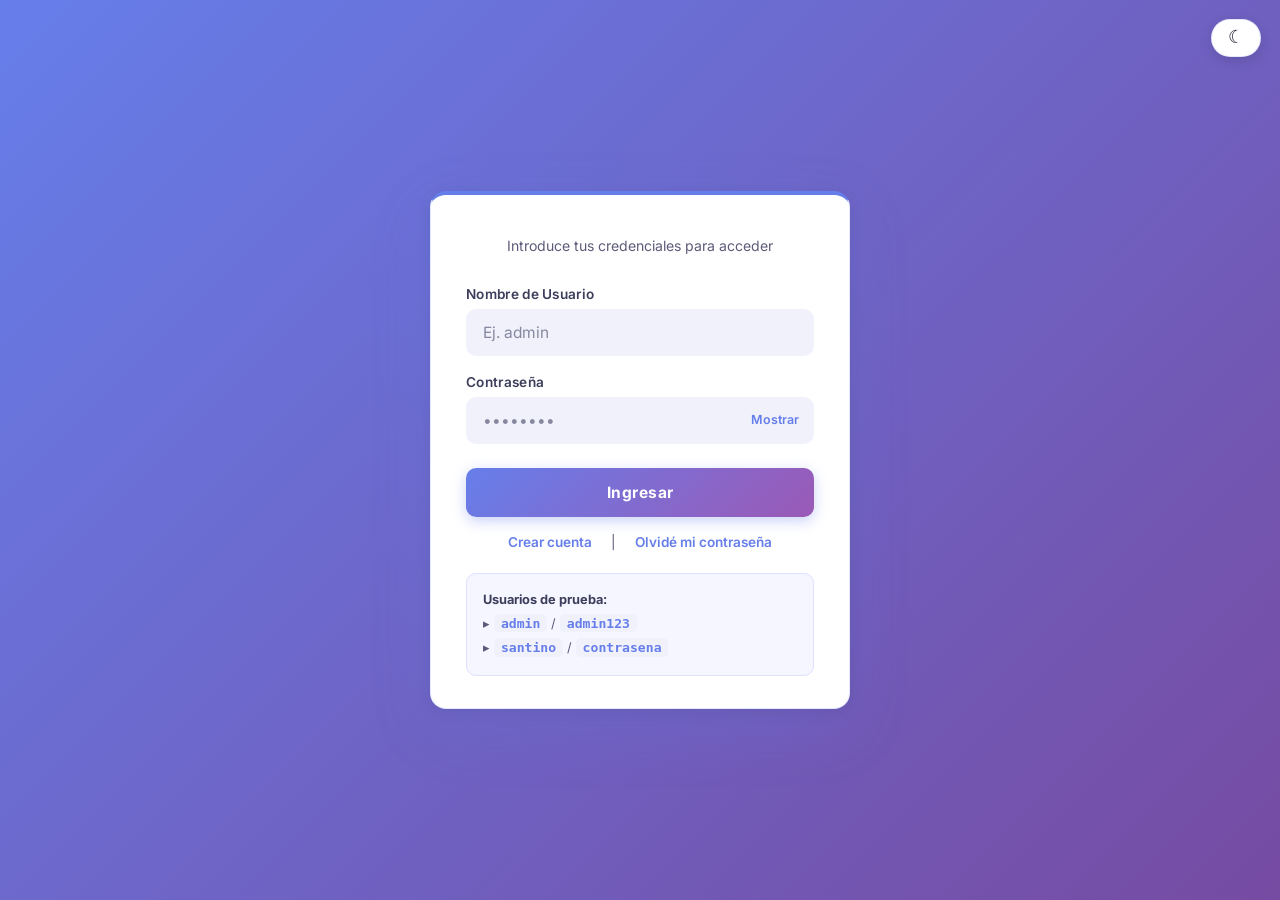
==== index.html @ ab3d960e "Update index.html" ====
<!DOCTYPE html>
<html lang="es">
<head>
    <meta charset="UTF-8">
    <meta name="viewport" content="width=device-width, initial-scale=1.0">
    <meta name="description" content="SGG - Sistema de Gestión de Gastos. Iniciá sesión o registrate para administrar tus finanzas personales.">
    <title>SGG - Inicio de Sesión</title>
    <link rel="stylesheet" href="css/style.css">
</head>
<body>

    <!-- Botón switch día/noche -->
    <button id="themeToggle" class="theme-toggle" aria-label="Alternar modo claro y oscuro">
        <span id="themeIcon">☾</span>
    </button>

    <div class="auth-container">

        <div class="auth-header">
            <p>Introduce tus credenciales para acceder</p>
        </div>

        <div id="alertBox" class="alert-message" role="alert" aria-live="polite"></div>

        <form id="authForm" class="auth-form" novalidate>
            <div class="form-group">
                <label for="username">Nombre de Usuario</label>
                <input type="text" id="username" required placeholder="Ej. admin" autocomplete="username">
            </div>

            <div class="form-group">
                <label for="password">Contraseña</label>
                <div class="password-field">
                    <input type="password" id="password" required placeholder="••••••••" autocomplete="current-password">
                </div>
            </div>

            <button type="submit" id="btnSubmit" class="btn-submit">Ingresar</button>
        </form>

        <!-- Enlaces de navegación -->
        <div class="auth-links">
            <a href="registro.html">Crear cuenta</a>
            <span class="sep">|</span>
            <a href="recuperar.html">Olvidé mi contraseña</a>
        </div>

        <!-- Usuarios de prueba -->
        <div class="hint-box" aria-label="Usuarios de prueba disponibles">
            <p><strong>Usuarios de prueba:</strong></p>
            <p>▸ <code>admin</code> / <code>admin123</code></p>
            <p>▸ <code>santino</code> / <code>contrasena</code></p>
        </div>

    </div>

    <script src="js/usuarios.js"></script>
    <script src="js/password-toggle.js"></script>
    <script src="js/login.js"></script>
</body>
</html>
---- css/style.css ----
/* ============================================
   SGG - Sistema de Gestión de Gastos
   style.css — Segundo Incremento
   ============================================ */

@import url('https://fonts.googleapis.com/css2?family=Inter:wght@400;500;600;700&display=swap');

/* --- MODO CLARO (por defecto) --- */
:root {
    --bg-gradient:      linear-gradient(135deg, #667eea 0%, #764ba2 100%);
    --card-bg:          #ffffff;
    --card-border:      rgba(102, 126, 234, 0.18);
    --text-main:        #1a1a2e;
    --text-muted:       #5c5c7a;
    --text-label:       #3d3d5c;
    --text-link:        #667eea;
    --primary-color:    #667eea;
    --primary-hover:    #5568e0;
    --primary-gradient: linear-gradient(135deg, #667eea 0%, #9b59b6 100%);
    --success-color:    #0d9e50;
    --error-color:      #e8304a;
    --input-bg:         #f0f1fb;
    --input-border:     transparent;
    --input-focus-bg:   #ffffff;
    --hint-bg:          #f5f6ff;
    --hint-border:      #dde0ff;
    --strength-track:   #e2e4f0;
    --radius:           10px;
    --radius-lg:        16px;
    --shadow:           0 20px 60px rgba(102, 126, 234, 0.18), 0 4px 16px rgba(0,0,0,0.08);
    --transition:       all 0.3s cubic-bezier(0.25, 0.8, 0.25, 1);
}

/* --- MODO OSCURO --- */
body.dark-mode {
    --bg-gradient:      linear-gradient(135deg, #0f0f1a 0%, #1a1030 100%);
    --card-bg:          #1c1c2e;
    --card-border:      rgba(129, 140, 248, 0.22);
    --text-main:        #e8e8f4;
    --text-muted:       #8888aa;
    --text-label:       #b0b0cc;
    --text-link:        #818cf8;
    --primary-color:    #818cf8;
    --primary-hover:    #6d7bfa;
    --primary-gradient: linear-gradient(135deg, #818cf8 0%, #a78bfa 100%);
    --success-color:    #34d374;
    --error-color:      #ff5a6e;
    --input-bg:         #252540;
    --input-border:     rgba(129, 140, 248, 0.1);
    --input-focus-bg:   #2e2e50;
    --hint-bg:          #1e1e38;
    --hint-border:      #3a3a60;
    --strength-track:   #2a2a45;
    --shadow:           0 20px 60px rgba(0, 0, 0, 0.5), 0 4px 16px rgba(0,0,0,0.3);
}

/* --- RESET GLOBAL --- */
*, *::before, *::after {
    box-sizing: border-box;
    margin: 0;
    padding: 0;
}

body {
    font-family: 'Inter', 'Segoe UI', Roboto, Helvetica, Arial, sans-serif;
    background: var(--bg-gradient);
    min-height: 100vh;
    display: flex;
    justify-content: center;
    align-items: center;
    padding: 1.5rem;
    transition: background 0.5s ease;
    color: var(--text-main);
}

/* --- BOTÓN SWITCH TEMA --- */
.theme-toggle {
    position: fixed;
    top: 1.2rem;
    right: 1.2rem;
    background-color: var(--card-bg);
    border: 1.5px solid var(--card-border);
    border-radius: 50px;
    padding: 0.45rem 1rem;
    font-size: 1.1rem;
    cursor: pointer;
    z-index: 1000;
    box-shadow: 0 4px 14px rgba(0,0,0,0.12);
    transition: var(--transition);
    color: var(--text-main);
    display: flex;
    align-items: center;
    gap: 0.4rem;
}

.theme-toggle:hover {
    transform: scale(1.06);
    box-shadow: 0 6px 20px rgba(0,0,0,0.18);
}

/* --- CONTENEDOR PRINCIPAL --- */
.auth-container {
    background-color: var(--card-bg);
    border-radius: var(--radius-lg);
    box-shadow: var(--shadow);
    border: 1.5px solid var(--card-border);
    border-top: 4px solid var(--primary-color);
    width: 100%;
    max-width: 420px;
    padding: 2.6rem 2.2rem 2rem;
    transition: background-color 0.4s ease, border-color 0.4s ease, box-shadow 0.4s ease;
}

/* --- ENCABEZADO --- */
.auth-header {
    text-align: center;
    margin-bottom: 2rem;
}

.auth-header h2 {
    color: var(--text-main);
    font-size: 1.3rem;
    font-weight: 600;
    margin-bottom: 0.35rem;
    transition: color 0.4s ease;
}

.auth-header p {
    color: var(--text-muted);
    font-size: 0.88rem;
    transition: color 0.4s ease;
}

/* --- FORMULARIO --- */
.auth-form {
    display: flex;
    flex-direction: column;
    gap: 1.1rem;
}

.form-group {
    display: flex;
    flex-direction: column;
    gap: 0.45rem;
}

.form-group label {
    color: var(--text-label);
    font-size: 0.85rem;
    font-weight: 600;
    letter-spacing: 0.3px;
    transition: color 0.4s ease;
}

.form-group input {
    background-color: var(--input-bg);
    border: 1.5px solid var(--input-border);
    border-radius: var(--radius);
    padding: 0.82rem 1rem;
    font-size: 0.97rem;
    font-family: inherit;
    color: var(--text-main);
    transition: var(--transition);
    width: 100%;
}

.form-group input::placeholder {
    color: var(--text-muted);
    opacity: 0.7;
}

.form-group input:focus {
    outline: none;
    border-color: var(--primary-color);
    background-color: var(--input-focus-bg);
    box-shadow: 0 0 0 3px rgba(102, 126, 234, 0.15);
}

body.dark-mode .form-group input:focus {
    box-shadow: 0 0 0 3px rgba(129, 140, 248, 0.2);
}

/* --- BARRA DE FORTALEZA DE CONTRASEÑA --- */
.strength-wrapper {
    margin-top: 0.6rem;
}

.strength-bar-container {
    background-color: var(--strength-track);
    border-radius: 99px;
    height: 6px;
    overflow: hidden;
    transition: background-color 0.4s ease;
}

.strength-bar {
    height: 100%;
    width: 0%;
    border-radius: 99px;
    transition: width 0.45s cubic-bezier(0.25, 0.8, 0.25, 1),
                background-color 0.35s ease;
}

.strength-bar.level-1 { background-color: #e8304a; }
.strength-bar.level-2 { background-color: #f59e0b; }
.strength-bar.level-3 { background-color: #3b82f6; }
.strength-bar.level-4 { background-color: #10b981; }

.strength-text {
    font-size: 0.78rem;
    font-weight: 600;
    margin-top: 0.35rem;
    transition: color 0.3s ease;
    color: var(--text-muted);
}

.strength-text.level-1 { color: #e8304a; }
.strength-text.level-2 { color: #d97706; }
.strength-text.level-3 { color: #2563eb; }
.strength-text.level-4 { color: #059669; }

body.dark-mode .strength-text.level-1 { color: #ff5a6e; }
body.dark-mode .strength-text.level-2 { color: #fbbf24; }
body.dark-mode .strength-text.level-3 { color: #60a5fa; }
body.dark-mode .strength-text.level-4 { color: #34d374; }

.password-requirements {
    list-style: none;
    margin-top: 0.5rem;
    display: flex;
    flex-direction: column;
    gap: 0.25rem;
}

.password-requirements li {
    font-size: 0.78rem;
    color: var(--text-muted);
    transition: color 0.3s ease;
}

.password-requirements li.met {
    color: var(--success-color);
}

/* --- BOTÓN SUBMIT --- */
.btn-submit {
    background: var(--primary-gradient);
    color: #fff;
    border: none;
    border-radius: var(--radius);
    padding: 0.92rem;
    font-size: 0.97rem;
    font-weight: 700;
    font-family: inherit;
    cursor: pointer;
    transition: var(--transition);
    margin-top: 0.4rem;
    letter-spacing: 0.5px;
    box-shadow: 0 4px 14px rgba(102, 126, 234, 0.35);
}

.btn-submit:hover {
    transform: translateY(-2px);
    box-shadow: 0 8px 24px rgba(102, 126, 234, 0.45);
    filter: brightness(1.08);
}

.btn-submit:active {
    transform: translateY(0);
}

.btn-submit:focus {
    outline: 3px solid var(--primary-color);
    outline-offset: 3px;
}

/* --- ALERTAS --- */
.alert-message {
    padding: 0.82rem 1rem;
    border-radius: var(--radius);
    font-size: 0.88rem;
    font-weight: 500;
    text-align: center;
    display: none;
    margin-bottom: 0.8rem;
    transition: color 0.4s ease, background-color 0.4s ease;
}

.alert-message.error {
    background-color: #ffe2e6;
    color: var(--error-color);
    display: block;
    border-left: 3px solid var(--error-color);
}

.alert-message.success {
    background-color: #d1fadf;
    color: var(--success-color);
    display: block;
    border-left: 3px solid var(--success-color);
}

body.dark-mode .alert-message.error {
    background-color: #3a1520;
    color: #ff5a6e;
}

body.dark-mode .alert-message.success {
    background-color: #0d2e1c;
    color: #34d374;
}

/* --- TOGGLE LOGIN/REGISTRO --- */
.auth-toggle {
    text-align: center;
    margin-top: 1.4rem;
    font-size: 0.88rem;
    color: var(--text-muted);
    transition: color 0.4s ease;
}

.auth-toggle a {
    color: var(--text-link);
    text-decoration: none;
    font-weight: 600;
    transition: color 0.3s ease;
}

.auth-toggle a:hover {
    text-decoration: underline;
}

/* --- CAJA DE USUARIOS DE PRUEBA --- */
.hint-box {
    margin-top: 1.4rem;
    background-color: var(--hint-bg);
    border: 1px solid var(--hint-border);
    border-radius: var(--radius);
    padding: 0.9rem 1rem;
    font-size: 0.8rem;
    color: var(--text-muted);
    line-height: 1.85;
    transition: background-color 0.4s ease, border-color 0.4s ease, color 0.4s ease;
}

.hint-box strong {
    color: var(--text-label);
    transition: color 0.4s ease;
}

.hint-box code {
    background-color: var(--input-bg);
    padding: 0.1rem 0.42rem;
    border-radius: 5px;
    font-size: 0.82rem;
    color: var(--primary-color);
    font-weight: 600;
    transition: background-color 0.4s ease, color 0.4s ease;
}

/* --- DIVISOR --- */
.divider {
    display: flex;
    align-items: center;
    gap: 0.8rem;
    margin: 0.2rem 0;
    color: var(--text-muted);
    font-size: 0.78rem;
    transition: color 0.4s ease;
}

.divider::before,
.divider::after {
    content: '';
    flex: 1;
    height: 1px;
    background-color: var(--hint-border);
    transition: background-color 0.4s ease;
}

/* --- CAMPO DE CONTRASEÑA CON TOGGLE --- */
.password-field {
    position: relative;
    display: flex;
}

.password-field input {
    padding-right: 5.2rem;
}

.toggle-password {
    position: absolute;
    right: 0.3rem;
    top: 50%;
    transform: translateY(-50%);
    background: transparent;
    border: none;
    font-size: 0.78rem;
    font-weight: 600;
    font-family: inherit;
    cursor: pointer;
    padding: 0.4rem 0.6rem;
    line-height: 1;
    border-radius: 8px;
    color: var(--text-link);
    transition: var(--transition);
    white-space: nowrap;
}

.toggle-password:hover {
    background-color: var(--input-bg);
    text-decoration: underline;
}

.toggle-password:focus {
    outline: 2px solid var(--primary-color);
    outline-offset: 1px;
}

/* --- BOTÓN SUBMIT DESHABILITADO --- */
.btn-submit:disabled {
    opacity: 0.55;
    cursor: not-allowed;
    box-shadow: none;
    transform: none;
}

.btn-submit:disabled:hover {
    transform: none;
    box-shadow: none;
    filter: none;
}

/* --- MENSAJE DE ERROR POR CAMPO --- */
.field-error {
    font-size: 0.76rem;
    color: var(--error-color);
    margin-top: 0.15rem;
    min-height: 0;
    transition: color 0.4s ease;
}

.form-group input.input-invalid {
    border-color: var(--error-color);
}

/* --- FILA DE DOS COLUMNAS (Nombre / Apellido) --- */
.form-row {
    display: flex;
    gap: 0.9rem;
}

.form-row .form-group {
    flex: 1;
    min-width: 0;
}

/* --- ENLACES DE NAVEGACIÓN (index) --- */
.auth-links {
    display: flex;
    justify-content: center;
    gap: 1.2rem;
    margin-top: 1.1rem;
    font-size: 0.85rem;
}

.auth-links a {
    color: var(--text-link);
    text-decoration: none;
    font-weight: 600;
    transition: color 0.3s ease;
}

.auth-links a:hover {
    text-decoration: underline;
}

.auth-links .sep {
    color: var(--text-muted);
}

/* --- TEXTO DE AYUDA BAJO INPUT --- */
.input-hint {
    font-size: 0.76rem;
    color: var(--text-muted);
    margin-top: 0.1rem;
}

/* --- RESPONSIVO --- */
@media (max-width: 480px) {
    .auth-container {
        padding: 2rem 1.3rem 1.6rem;
    }

    .form-row {
        flex-direction: column;
        gap: 1.1rem;
    }
}
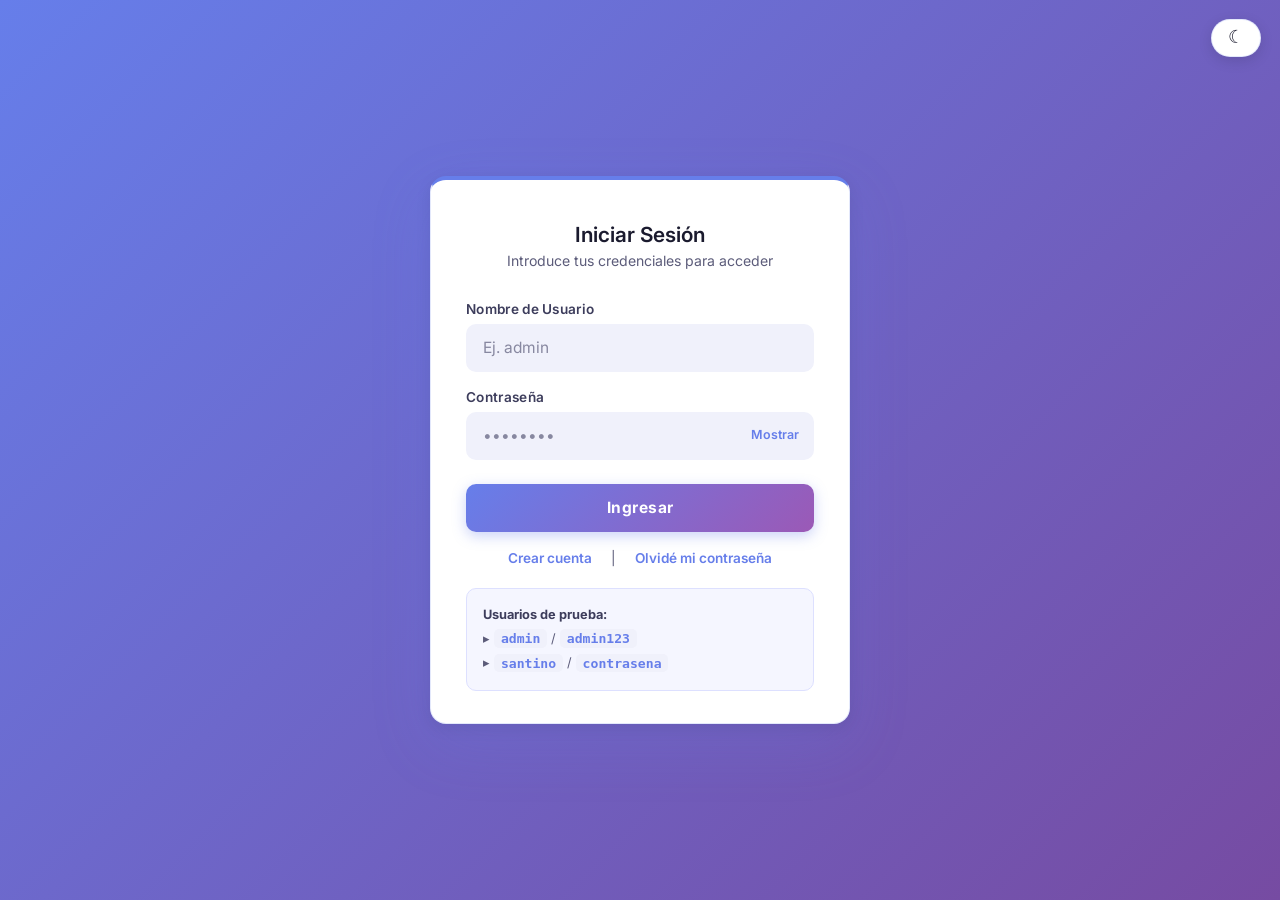
==== commit 664ed508: "Update index.html" ====
--- a/index.html
+++ b/index.html
@@ -9,7 +9,6 @@
 </head>
 <body>
 
-    <!-- Botón switch día/noche -->
     <button id="themeToggle" class="theme-toggle" aria-label="Alternar modo claro y oscuro">
         <span id="themeIcon">☾</span>
     </button>
@@ -17,6 +16,7 @@
     <div class="auth-container">
 
         <div class="auth-header">
+            <h2>Iniciar Sesión</h2>
             <p>Introduce tus credenciales para acceder</p>
         </div>
 
@@ -38,14 +38,12 @@
             <button type="submit" id="btnSubmit" class="btn-submit">Ingresar</button>
         </form>
 
-        <!-- Enlaces de navegación -->
         <div class="auth-links">
             <a href="registro.html">Crear cuenta</a>
             <span class="sep">|</span>
             <a href="recuperar.html">Olvidé mi contraseña</a>
         </div>
 
-        <!-- Usuarios de prueba -->
         <div class="hint-box" aria-label="Usuarios de prueba disponibles">
             <p><strong>Usuarios de prueba:</strong></p>
             <p>▸ <code>admin</code> / <code>admin123</code></p>
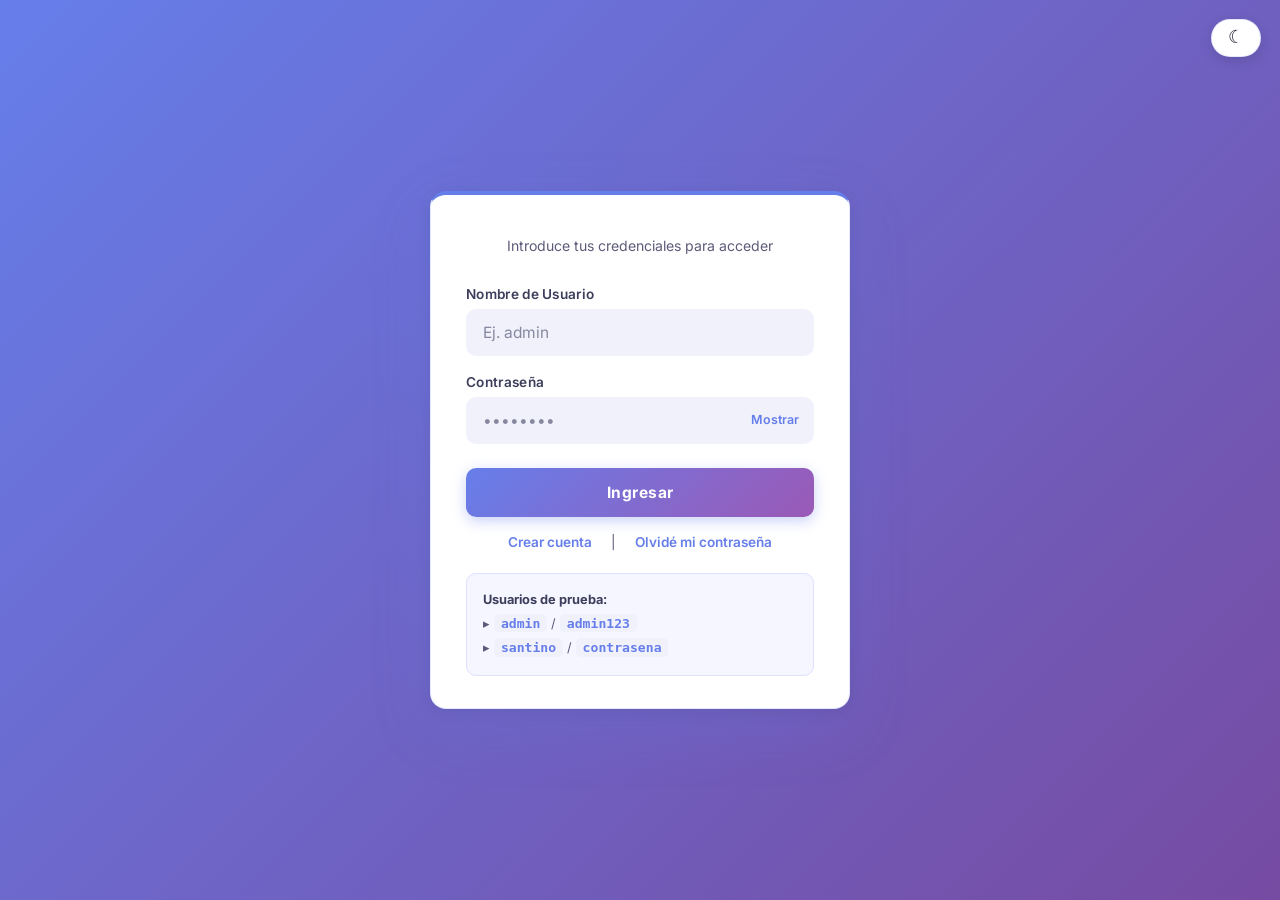
==== commit 783f2851: "Update index.html" ====
--- a/index.html
+++ b/index.html
@@ -9,6 +9,7 @@
 </head>
 <body>
 
+    <!-- Botón switch día/noche -->
     <button id="themeToggle" class="theme-toggle" aria-label="Alternar modo claro y oscuro">
         <span id="themeIcon">☾</span>
     </button>
@@ -16,7 +17,7 @@
     <div class="auth-container">
 
         <div class="auth-header">
-            <h2>Iniciar Sesión</h2>
+
             <p>Introduce tus credenciales para acceder</p>
         </div>
 
@@ -38,12 +39,14 @@
             <button type="submit" id="btnSubmit" class="btn-submit">Ingresar</button>
         </form>
 
+        <!-- Enlaces de navegación -->
         <div class="auth-links">
             <a href="registro.html">Crear cuenta</a>
             <span class="sep">|</span>
             <a href="recuperar.html">Olvidé mi contraseña</a>
         </div>
 
+        <!-- Usuarios de prueba -->
         <div class="hint-box" aria-label="Usuarios de prueba disponibles">
             <p><strong>Usuarios de prueba:</strong></p>
             <p>▸ <code>admin</code> / <code>admin123</code></p>
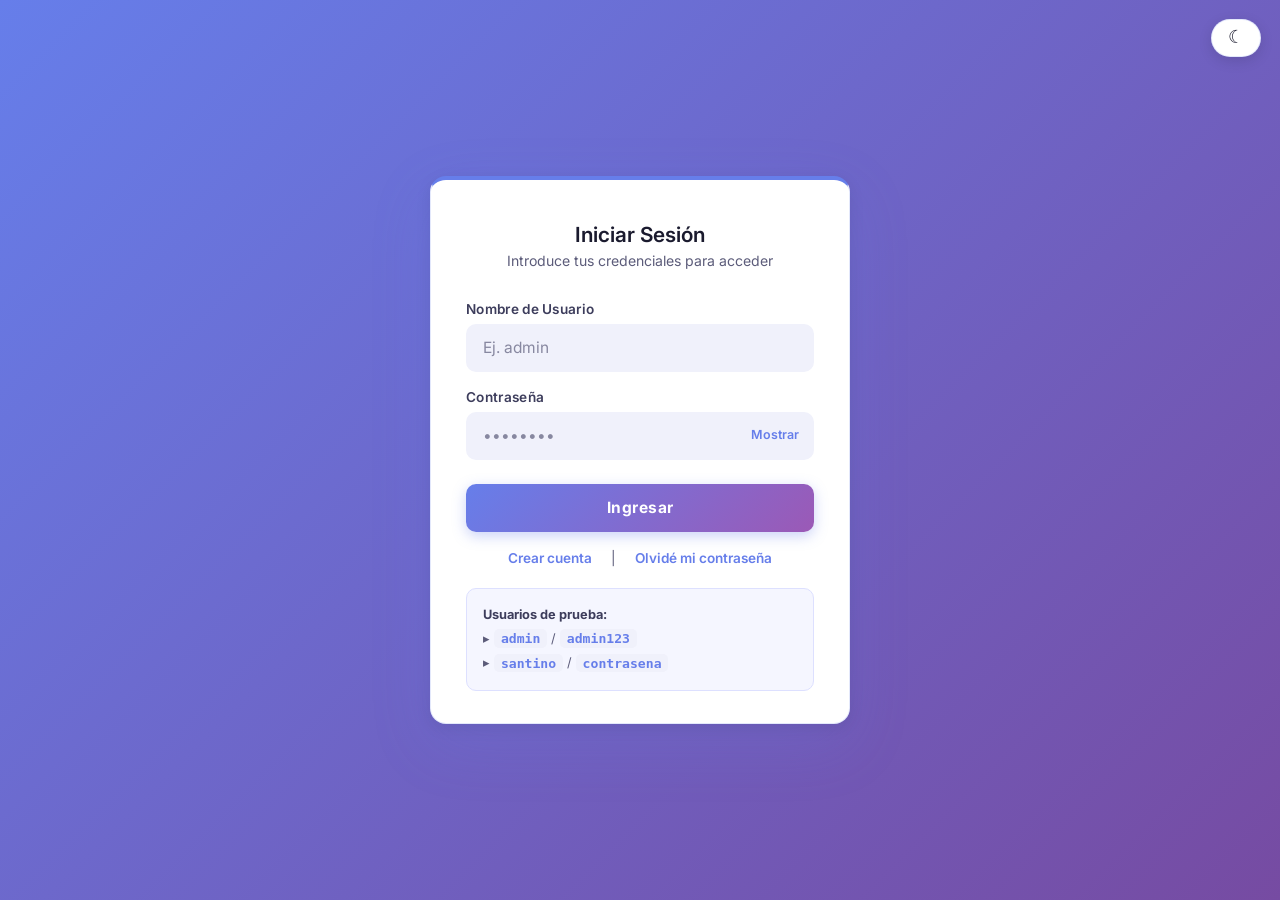
==== commit 8e888b70: "Update index.html" ====
--- a/index.html
+++ b/index.html
@@ -17,7 +17,7 @@
     <div class="auth-container">
 
         <div class="auth-header">
-
+            <h2>Iniciar Sesión</h2>
             <p>Introduce tus credenciales para acceder</p>
         </div>
 
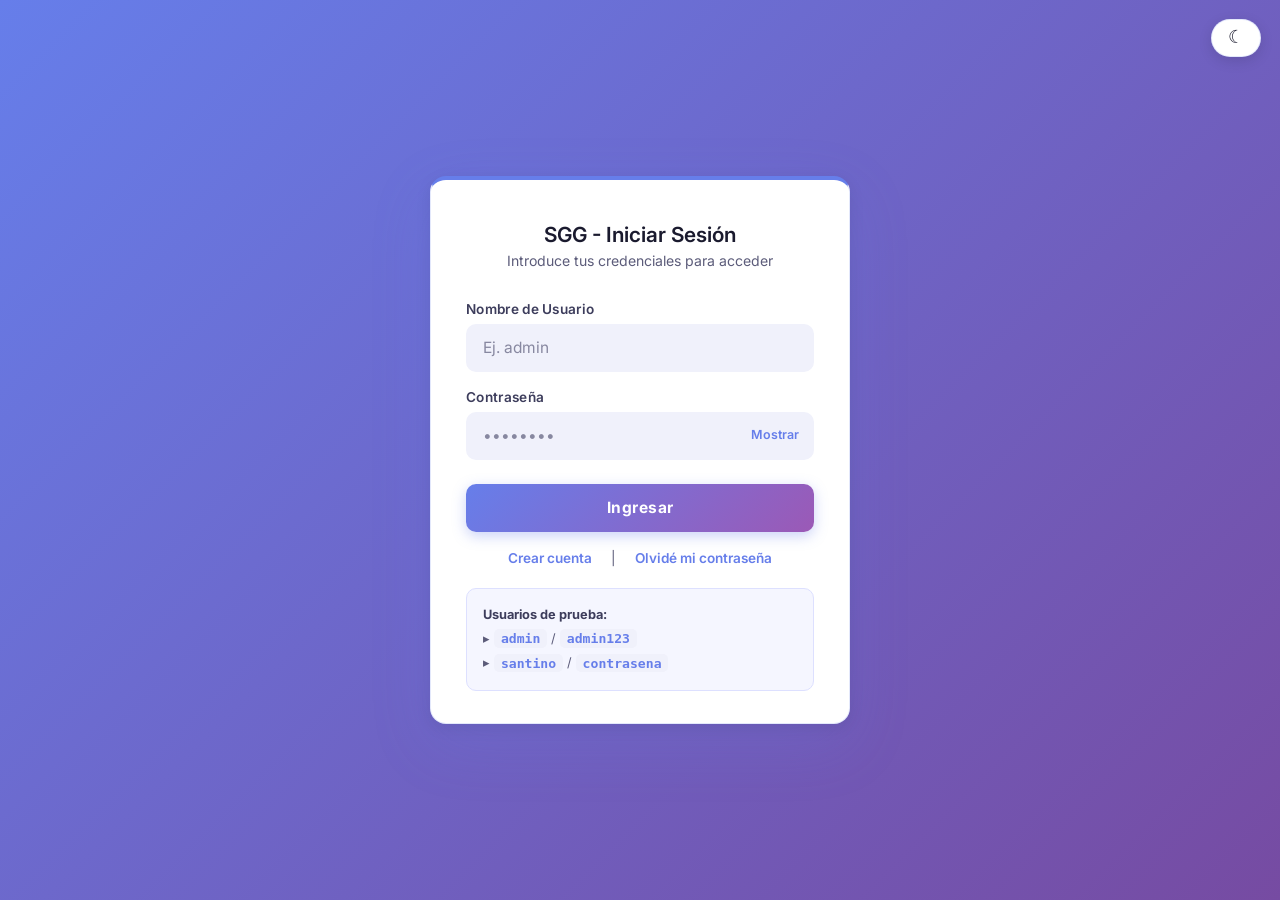
==== commit dd0585d0: "." ====
--- a/index.html
+++ b/index.html
@@ -17,7 +17,7 @@
     <div class="auth-container">
 
         <div class="auth-header">
-            <h2>Iniciar Sesión</h2>
+            <h2>SGG - Iniciar Sesión</h2>
             <p>Introduce tus credenciales para acceder</p>
         </div>
 
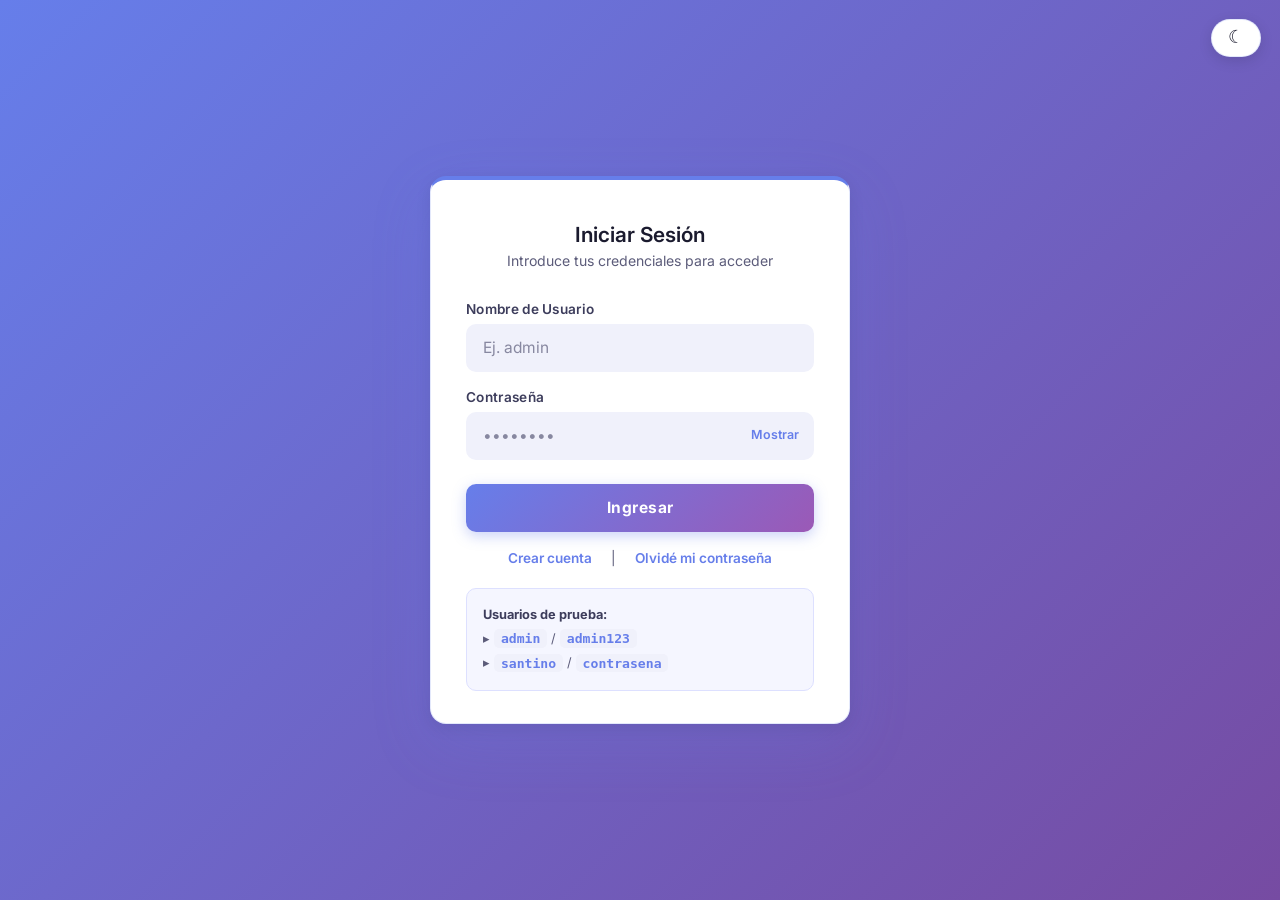
==== commit 72fdf679: "Mejora en módulo de autenticación y accesibilidad - Extraer lógica de fuerza de contrasena a passwor" ====
--- a/index.html
+++ b/index.html
@@ -17,7 +17,7 @@
     <div class="auth-container">
 
         <div class="auth-header">
-            <h2>SGG - Iniciar Sesión</h2>
+            <h2>Iniciar Sesión</h2>
             <p>Introduce tus credenciales para acceder</p>
         </div>
 
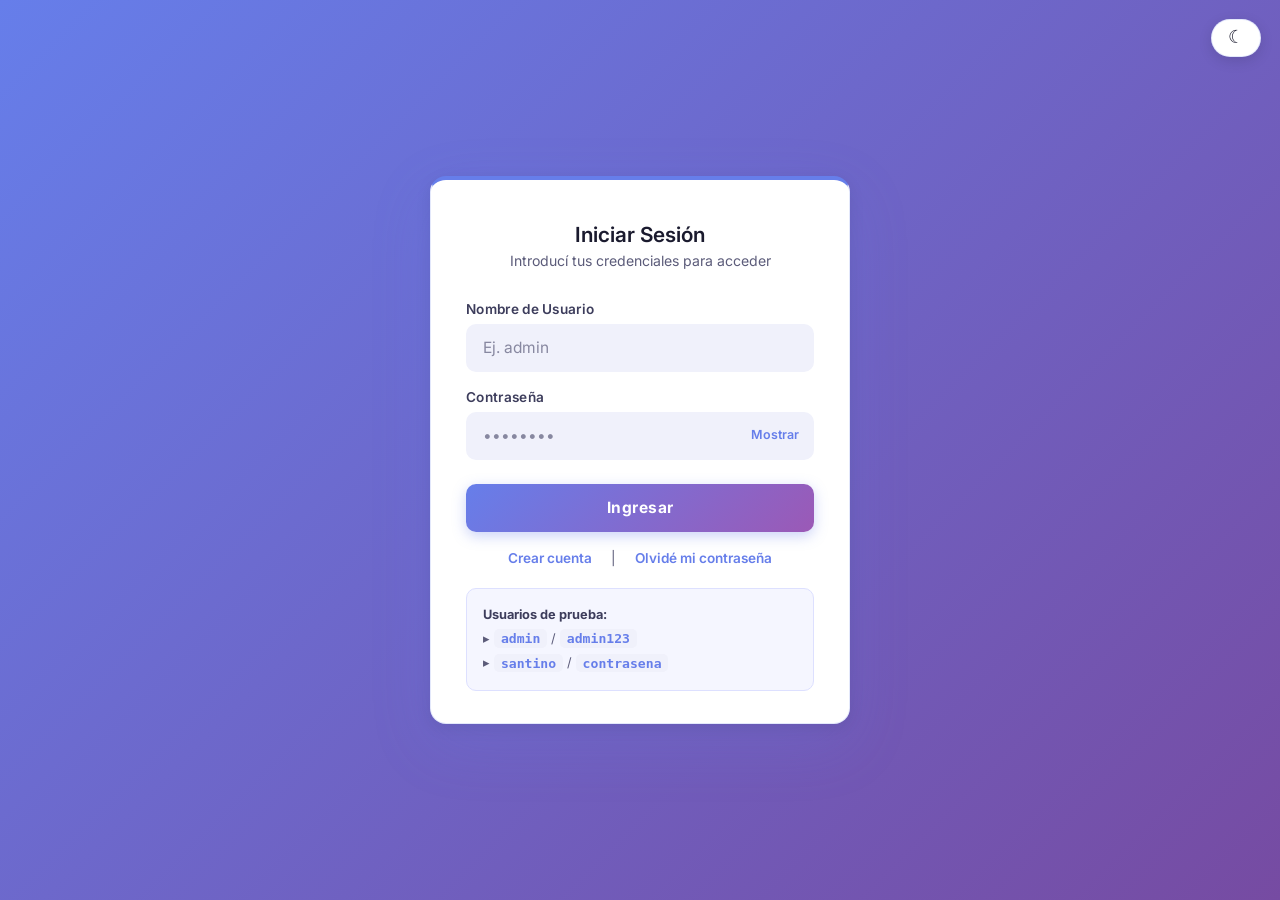
==== commit 377f0c18: "s" ====
--- a/index.html
+++ b/index.html
@@ -5,20 +5,23 @@
     <meta name="viewport" content="width=device-width, initial-scale=1.0">
     <meta name="description" content="SGG - Sistema de Gestión de Gastos. Iniciá sesión o registrate para administrar tus finanzas personales.">
     <title>SGG - Inicio de Sesión</title>
+    <link rel="preconnect" href="https://fonts.googleapis.com">
+    <link rel="preconnect" href="https://fonts.gstatic.com" crossorigin>
+    <link rel="stylesheet" href="https://fonts.googleapis.com/css2?family=Inter:wght@400;500;600;700&display=swap">
     <link rel="stylesheet" href="css/style.css">
+    <script src="js/theme.js"></script>
 </head>
 <body>
 
-    <!-- Botón switch día/noche -->
-    <button id="themeToggle" class="theme-toggle" aria-label="Alternar modo claro y oscuro">
-        <span id="themeIcon">☾</span>
+    <button id="themeToggle" class="theme-toggle" type="button" aria-label="Cambiar a modo oscuro" aria-pressed="false">
+        <span id="themeIcon" aria-hidden="true">☾</span>
     </button>
 
     <div class="auth-container">
 
         <div class="auth-header">
             <h2>Iniciar Sesión</h2>
-            <p>Introduce tus credenciales para acceder</p>
+            <p>Introducí tus credenciales para acceder</p>
         </div>
 
         <div id="alertBox" class="alert-message" role="alert" aria-live="polite"></div>
@@ -39,14 +42,12 @@
             <button type="submit" id="btnSubmit" class="btn-submit">Ingresar</button>
         </form>
 
-        <!-- Enlaces de navegación -->
         <div class="auth-links">
             <a href="registro.html">Crear cuenta</a>
             <span class="sep">|</span>
             <a href="recuperar.html">Olvidé mi contraseña</a>
         </div>
 
-        <!-- Usuarios de prueba -->
         <div class="hint-box" aria-label="Usuarios de prueba disponibles">
             <p><strong>Usuarios de prueba:</strong></p>
             <p>▸ <code>admin</code> / <code>admin123</code></p>
@@ -56,6 +57,7 @@
     </div>
 
     <script src="js/usuarios.js"></script>
+    <script src="js/ui.js"></script>
     <script src="js/password-toggle.js"></script>
     <script src="js/login.js"></script>
 </body>
--- a/css/style.css
+++ b/css/style.css
@@ -1,9 +1,7 @@
 /* ============================================
    SGG - Sistema de Gestión de Gastos
-   style.css — Segundo Incremento
+   style.css — Segundo Incremento (revisado)
    ============================================ */
-
-@import url('https://fonts.googleapis.com/css2?family=Inter:wght@400;500;600;700&display=swap');
 
 /* --- MODO CLARO (por defecto) --- */
 :root {
@@ -32,12 +30,12 @@
 }
 
 /* --- MODO OSCURO --- */
-body.dark-mode {
+html.dark-mode {
     --bg-gradient:      linear-gradient(135deg, #0f0f1a 0%, #1a1030 100%);
     --card-bg:          #1c1c2e;
     --card-border:      rgba(129, 140, 248, 0.22);
     --text-main:        #e8e8f4;
-    --text-muted:       #8888aa;
+    --text-muted:       #9a9ab8;
     --text-label:       #b0b0cc;
     --text-link:        #818cf8;
     --primary-color:    #818cf8;
@@ -176,7 +174,7 @@
     box-shadow: 0 0 0 3px rgba(102, 126, 234, 0.15);
 }
 
-body.dark-mode .form-group input:focus {
+html.dark-mode .form-group input:focus {
     box-shadow: 0 0 0 3px rgba(129, 140, 248, 0.2);
 }
 
@@ -219,10 +217,10 @@
 .strength-text.level-3 { color: #2563eb; }
 .strength-text.level-4 { color: #059669; }
 
-body.dark-mode .strength-text.level-1 { color: #ff5a6e; }
-body.dark-mode .strength-text.level-2 { color: #fbbf24; }
-body.dark-mode .strength-text.level-3 { color: #60a5fa; }
-body.dark-mode .strength-text.level-4 { color: #34d374; }
+html.dark-mode .strength-text.level-1 { color: #ff5a6e; }
+html.dark-mode .strength-text.level-2 { color: #fbbf24; }
+html.dark-mode .strength-text.level-3 { color: #60a5fa; }
+html.dark-mode .strength-text.level-4 { color: #34d374; }
 
 .password-requirements {
     list-style: none;
@@ -300,34 +298,14 @@
     border-left: 3px solid var(--success-color);
 }
 
-body.dark-mode .alert-message.error {
+html.dark-mode .alert-message.error {
     background-color: #3a1520;
     color: #ff5a6e;
 }
 
-body.dark-mode .alert-message.success {
+html.dark-mode .alert-message.success {
     background-color: #0d2e1c;
     color: #34d374;
-}
-
-/* --- TOGGLE LOGIN/REGISTRO --- */
-.auth-toggle {
-    text-align: center;
-    margin-top: 1.4rem;
-    font-size: 0.88rem;
-    color: var(--text-muted);
-    transition: color 0.4s ease;
-}
-
-.auth-toggle a {
-    color: var(--text-link);
-    text-decoration: none;
-    font-weight: 600;
-    transition: color 0.3s ease;
-}
-
-.auth-toggle a:hover {
-    text-decoration: underline;
 }
 
 /* --- CAJA DE USUARIOS DE PRUEBA --- */
@@ -358,26 +336,6 @@
     transition: background-color 0.4s ease, color 0.4s ease;
 }
 
-/* --- DIVISOR --- */
-.divider {
-    display: flex;
-    align-items: center;
-    gap: 0.8rem;
-    margin: 0.2rem 0;
-    color: var(--text-muted);
-    font-size: 0.78rem;
-    transition: color 0.4s ease;
-}
-
-.divider::before,
-.divider::after {
-    content: '';
-    flex: 1;
-    height: 1px;
-    background-color: var(--hint-border);
-    transition: background-color 0.4s ease;
-}
-
 /* --- CAMPO DE CONTRASEÑA CON TOGGLE --- */
 .password-field {
     position: relative;
@@ -486,7 +444,23 @@
     margin-top: 0.1rem;
 }
 
+/* --- UTILIDADES --- */
+.hidden {
+    display: none !important;
+}
+
+.auth-links.spaced {
+    margin-top: 1.6rem;
+}
+
+/* --- FOCO VISIBLE PARA TECLADO --- */
+.theme-toggle:focus-visible {
+    outline: 3px solid var(--primary-color);
+    outline-offset: 3px;
+}
+
 /* --- RESPONSIVO --- */
+
 @media (max-width: 480px) {
     .auth-container {
         padding: 2rem 1.3rem 1.6rem;
